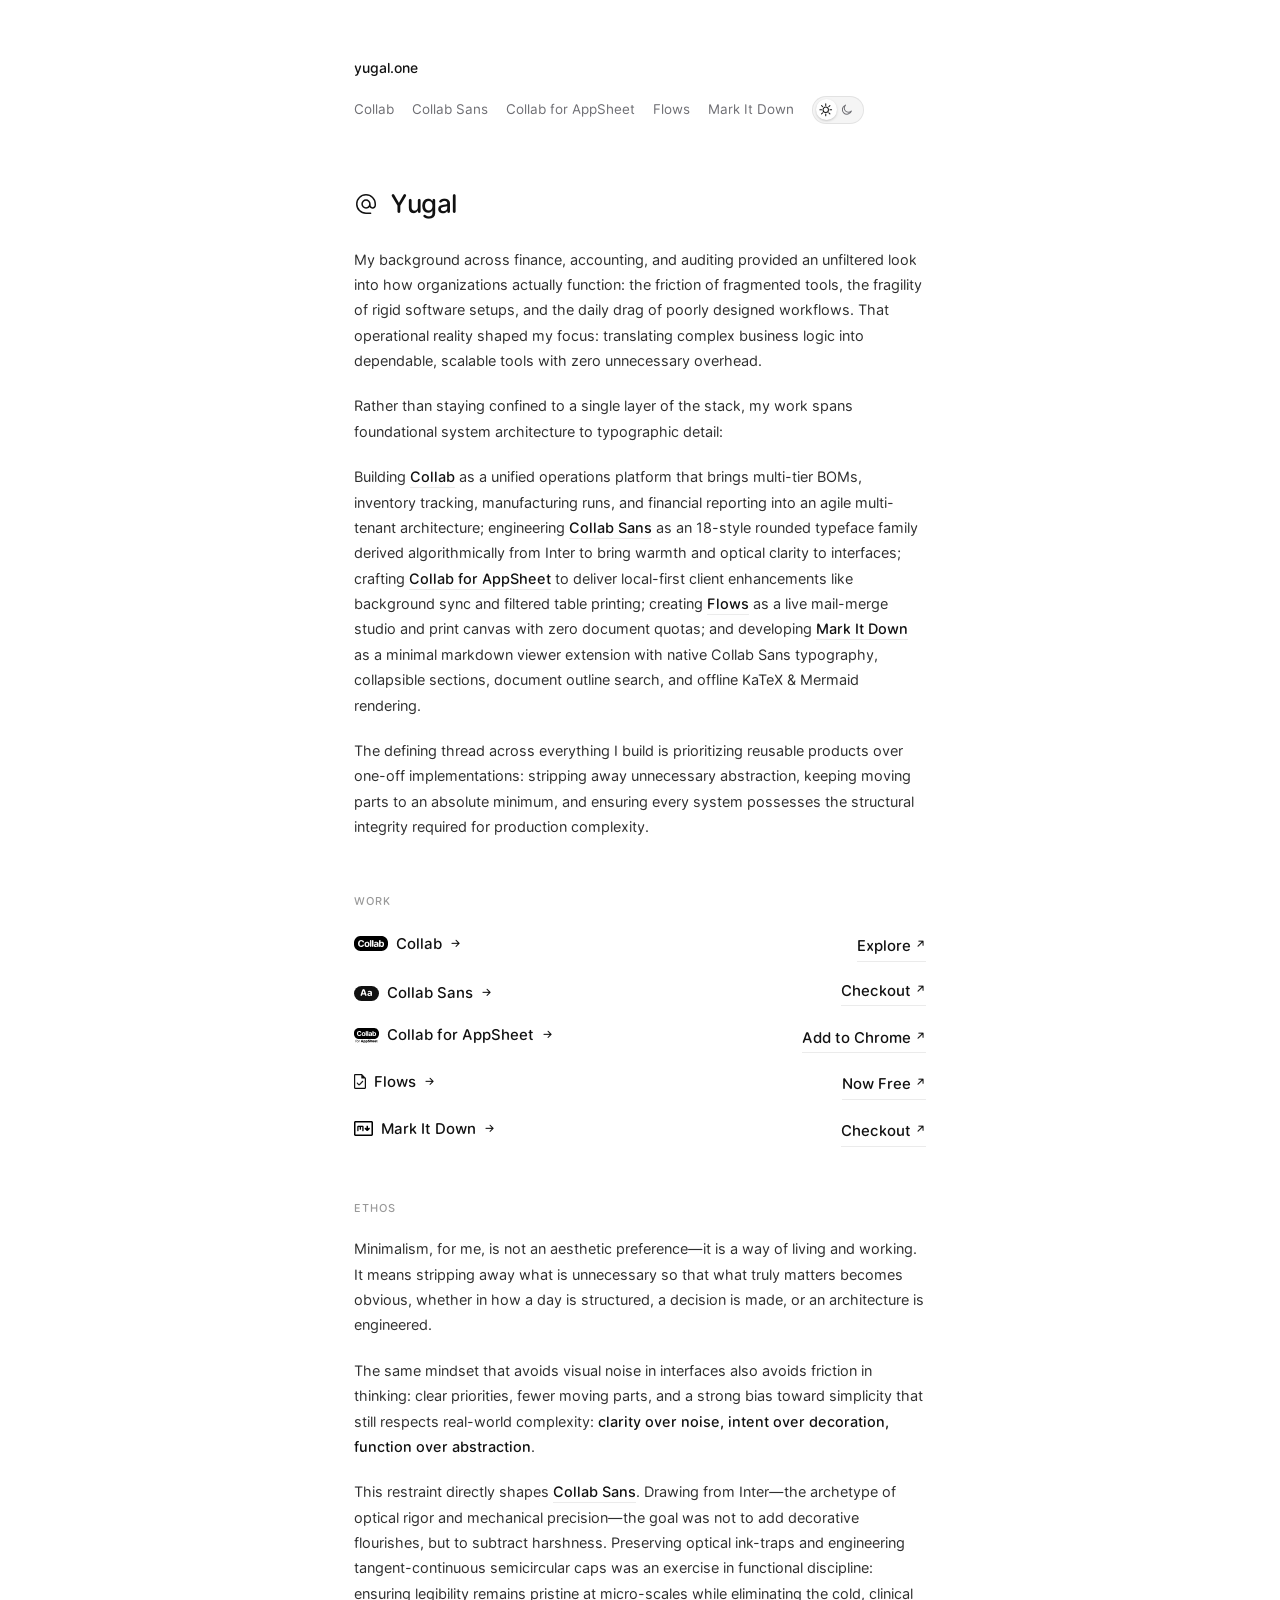
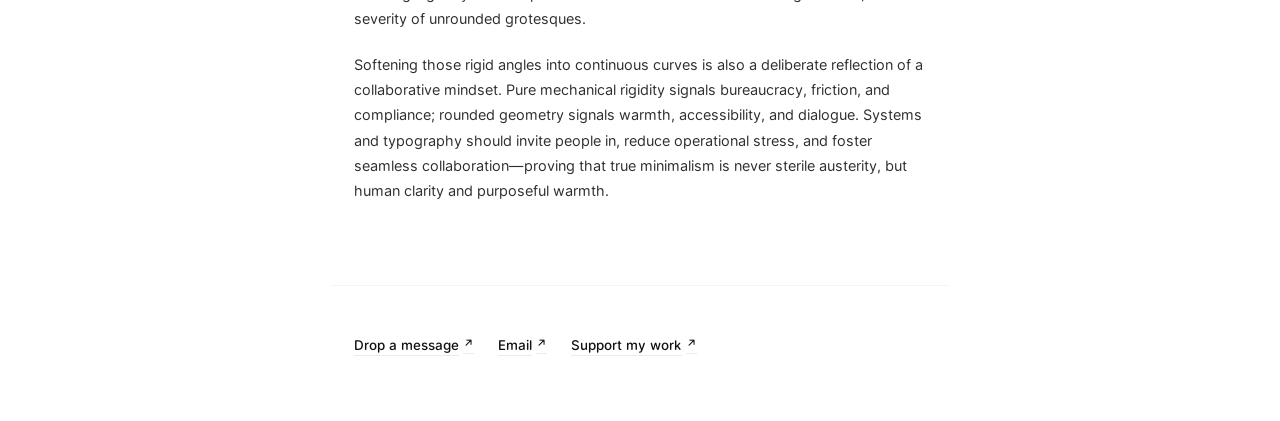
==== index.html @ ac403c0a "Add mark-it-down page" ====
<!DOCTYPE html>
<html lang="en">
<head>
  <meta charset="UTF-8">
  <meta name="viewport" content="width=device-width, initial-scale=1.0">
  <title>Yugal</title>
  <meta name="description" content="Translating real business logic into scalable enterprise workflows, minimal digital tools, and typographic systems.">
  <meta name="theme-color" content="#ffffff">
  <link rel="canonical" href="https://yugal.one/">
  <link rel="icon" type="image/svg+xml" href="/yugal/Logo/alternate_email_500dp_000000_FILL1_wght400_GRAD0_opsz48.svg">
  <link rel="stylesheet" href="/css/style.css">

  <script>
    (function () {
      try {
        var t = localStorage.getItem('theme');
        if (!t) {
          t = window.matchMedia('(prefers-color-scheme: dark)').matches ? 'dark' : 'light';
        }
        document.documentElement.setAttribute('data-theme', t);
        if (t === 'dark') {
          var m = document.querySelector('meta[name="theme-color"]');
          if (m) m.setAttribute('content', '#0c0c0c');
        }
      } catch (e) {}
    })();
  </script>

  <!-- Open Graph -->
  <meta property="og:title" content="Yugal">
  <meta property="og:description" content="Translating real business logic into scalable enterprise workflows, minimal digital tools, and typographic systems.">
  <meta property="og:url" content="https://yugal.one/">
  <meta property="og:type" content="website">

  <!-- Google tag (gtag.js) -->
  <script async src="https://www.googletagmanager.com/gtag/js?id=G-ZXEJWQXCP9"></script>
  <script>
    window.dataLayer = window.dataLayer || [];
    function gtag(){dataLayer.push(arguments);}
    gtag('js', new Date());

    gtag('config', 'G-ZXEJWQXCP9');
  </script>
</head>
<body>

  <!-- Minimalist Header -->
  <header class="site-header">
    <nav class="site-nav">
      <a href="/" class="brand-title">yugal.one</a>
      <div class="nav-right">
        <div class="nav-links">
          <a href="/collab" class="nav-link">Collab</a>
          <a href="/collab-sans" class="nav-link">Collab Sans</a>
          <a href="/collab-for-appsheet" class="nav-link">Collab for AppSheet</a>
          <a href="/flows" class="nav-link">Flows</a>
          <a href="/mark-it-down" class="nav-link">Mark It Down</a>
        </div>
        <div class="theme-toggle" role="radiogroup" aria-label="Color theme" data-theme="light" tabindex="0">
          <span class="toggle-thumb" aria-hidden="true"></span>
          <button type="button" role="radio" aria-checked="true" aria-label="Light theme" class="toggle-btn toggle-sun" data-theme-btn="light">
            <svg width="14" height="14" viewBox="0 0 16 16" fill="none" aria-hidden="true">
              <g stroke="currentColor" stroke-width="1.2" stroke-linecap="round" stroke-linejoin="round">
                <circle cx="8" cy="8" r="3.2"></circle>
                <path d="M8 1v2M8 13v2M1 8h2M13 8h2M3.05 3.05l1.41 1.41M11.54 11.54l1.41 1.41M3.05 12.95l1.41-1.41M11.54 4.46l1.41-1.41"></path>
              </g>
            </svg>
          </button>
          <button type="button" role="radio" aria-checked="false" aria-label="Dark theme" class="toggle-btn toggle-moon" data-theme-btn="dark">
            <svg width="14" height="14" viewBox="0 0 16 16" fill="none" aria-hidden="true">
              <path d="M13.5 9.5a5.5 5.5 0 1 1-7-7 4.5 4.5 0 0 0 7 7Z" stroke="currentColor" stroke-width="1.2" stroke-linecap="round" stroke-linejoin="round"></path>
            </svg>
          </button>
        </div>
      </div>
    </nav>
  </header>

  <!-- Main Wrap -->
  <main class="page-wrap">

    <div class="page-header">
      <h1 class="page-title">
        <span class="page-title-mark mark-yugal">
          <svg class="mark-svg" viewBox="0 -960 960 960" aria-hidden="true">
            <path d="M480-80q-83 0-156-31.5T197-197q-54-54-85.5-127T80-480q0-83 31.5-156T197-763q54-54 127-85.5T480-880q83 0 156 31.5T763-763q54 54 85.5 127T880-480v53q0 56-39.34 94.5Q801.31-294 744-294q-36.08 0-68.04-17.5Q644-329 627-361q-26 34-65.08 50.5Q522.83-294 480-294q-77.61 0-132.3-54Q293-402 293-480.01q0-78.02 54.5-133Q402-668 480-668t132.5 54.99Q667-558.02 667-480v53q0 30.61 22.5 51.81Q712-354 743.5-354t54-21.19Q820-396.39 820-427v-53q0-142.38-99-241.19T480-820q-142 0-241 99t-99 241q0 142 98.81 241 98.82 99 241.19 99h184q12.75 0 21.38 8.68 8.62 8.67 8.62 21.5 0 12.82-8.62 21.32Q676.75-80 664-80H480Zm90-310.75q37-36.75 37-89.25 0-54-37.06-91t-90-37Q427-608 390-571t-37 91q0 52.5 37.06 89.25t90 36.75Q533-354 570-390.75Z"/>
          </svg>
        </span>
        <span>Yugal</span>
      </h1>
    </div>

    <p>
      My background across finance, accounting, and auditing provided an unfiltered look into how organizations actually function: the friction of fragmented tools, the fragility of rigid software setups, and the daily drag of poorly designed workflows. That operational reality shaped my focus: translating complex business logic into dependable, scalable tools with zero unnecessary overhead.
    </p>

    <p>
      Rather than staying confined to a single layer of the stack, my work spans foundational system architecture to typographic detail:
    </p>

    <p>
      Building <a href="/collab" class="inline-link"><strong>Collab</strong></a> as a unified operations platform that brings multi-tier BOMs, inventory tracking, manufacturing runs, and financial reporting into an agile multi-tenant architecture; engineering <a href="/collab-sans" class="inline-link"><strong>Collab Sans</strong></a> as an 18-style rounded typeface family derived algorithmically from Inter to bring warmth and optical clarity to interfaces; crafting <a href="/collab-for-appsheet" class="inline-link"><strong>Collab for AppSheet</strong></a> to deliver local-first client enhancements like background sync and filtered table printing; creating <a href="/flows" class="inline-link"><strong>Flows</strong></a> as a live mail-merge studio and print canvas with zero document quotas; and developing <a href="/mark-it-down" class="inline-link"><strong>Mark It Down</strong></a> as a minimal markdown viewer extension with native Collab Sans typography, collapsible sections, document outline search, and offline KaTeX &amp; Mermaid rendering.
    </p>

    <p>
      The defining thread across everything I build is prioritizing reusable products over one-off implementations: stripping away unnecessary abstraction, keeping moving parts to an absolute minimum, and ensuring every system possesses the structural integrity required for production complexity.
    </p>

    <!-- Work -->
    <div class="section-label">Work</div>
    <div class="work-list">

      <div class="work-entry">
        <div class="work-row">
          <a href="/collab" class="work-title">
            <span class="work-title-mark mark-collab"><img src="/collab/Logo/Collab-500px-fit.svg" alt="" class="mark-svg"></span>
            <span class="work-title-text">Collab</span>
            <span class="arrow">→</span>
          </a>
          <a href="https://www.appsheet.com/newshortcut/bf93ddae-3058-4d7c-acee-fd0df4ad7178" target="_blank" rel="noopener" class="action-link">Explore <span class="arrow">↗</span></a>
        </div>
      </div>

      <div class="work-entry">
        <div class="work-row">
          <a href="/collab-sans" class="work-title">
            <span class="work-title-mark mark-aa" aria-hidden="true">Aa</span>
            <span class="work-title-text">Collab Sans</span>
            <span class="arrow">→</span>
          </a>
          <a href="https://github.com/yugalone/collab-sans" target="_blank" rel="noopener" class="action-link">Checkout <span class="arrow">↗</span></a>
        </div>
      </div>

      <div class="work-entry">
        <div class="work-row">
          <a href="/collab-for-appsheet" class="work-title">
            <span class="work-title-mark mark-collab-for-appsheet"><img src="/collab-for-appsheet/Logo/Collab-for-AppSheet-500px-fit.svg" alt="" class="mark-svg"></span>
            <span class="work-title-text">Collab for AppSheet</span>
            <span class="arrow">→</span>
          </a>
          <a href="https://chromewebstore.google.com/detail/pnladnoiagcckfbccpkfbpimjmmbiaok?utm_source=item-share-cb" target="_blank" rel="noopener" class="action-link">Add to Chrome <span class="arrow">↗</span></a>
        </div>
      </div>

      <div class="work-entry">
        <div class="work-row">
          <a href="/flows" class="work-title">
            <span class="work-title-mark mark-flows"><img src="/flows/Logo/Flows-500px-fit.svg" alt="" class="mark-svg"></span>
            <span class="work-title-text">Flows</span>
            <span class="arrow">→</span>
          </a>
          <a href="https://script.google.com/macros/s/AKfycbzA2EVK4FtclLJkajW9_qcoGpoMxjBlxQrPSiwu91aNOKDHjhyS5kcSej6FjFoFcX6StQ/exec" target="_blank" rel="noopener" class="action-link">Now Free <span class="arrow">↗</span></a>
        </div>
      </div>

      <div class="work-entry">
        <div class="work-row">
          <a href="/mark-it-down" class="work-title">
            <span class="work-title-mark mark-mark-it-down"><img src="/mark-it-down/Logo/Mark-It-Down-500px-fit.svg" alt="" class="mark-svg"></span>
            <span class="work-title-text">Mark It Down</span>
            <span class="arrow">→</span>
          </a>
          <a href="https://github.com/yugalone/mark-it-down" target="_blank" rel="noopener" class="action-link">Checkout <span class="arrow">↗</span></a>
        </div>
      </div>

    </div>

    <!-- Ethos -->
    <div class="section-label">Ethos</div>
    <p>
      Minimalism, for me, is not an aesthetic preference—it is a way of living and working. It means stripping away what is unnecessary so that what truly matters becomes obvious, whether in how a day is structured, a decision is made, or an architecture is engineered.
    </p>
    <p>
      The same mindset that avoids visual noise in interfaces also avoids friction in thinking: clear priorities, fewer moving parts, and a strong bias toward simplicity that still respects real-world complexity: <strong>clarity over noise, intent over decoration, function over abstraction</strong>.
    </p>
    <p>
      This restraint directly shapes <a href="/collab-sans" class="inline-link"><strong>Collab Sans</strong></a>. Drawing from Inter—the archetype of optical rigor and mechanical precision—the goal was not to add decorative flourishes, but to subtract harshness. Preserving optical ink-traps and engineering tangent-continuous semicircular caps was an exercise in functional discipline: ensuring legibility remains pristine at micro-scales while eliminating the cold, clinical severity of unrounded grotesques.
    </p>
    <p>
      Softening those rigid angles into continuous curves is also a deliberate reflection of a collaborative mindset. Pure mechanical rigidity signals bureaucracy, friction, and compliance; rounded geometry signals warmth, accessibility, and dialogue. Systems and typography should invite people in, reduce operational stress, and foster seamless collaboration—proving that true minimalism is never sterile austerity, but human clarity and purposeful warmth.
    </p>

  </main>

  <!-- Universal Common Footer -->
  <footer class="site-footer">
    <div class="footer-links">
      <a href="https://docs.google.com/forms/d/e/1FAIpQLSeGfVYYC7NUIipL3ScGCyAtTzJAMvPHo81XvtdLDvgKhzW56Q/viewform" target="_blank" rel="noopener" class="footer-link">Drop a message <span class="arrow">↗</span></a>
      <a href="mailto:contact@yugal.one" target="_blank" rel="noopener" class="footer-link">Email <span class="arrow">↗</span></a>
      <a href="https://pages.razorpay.com/yugalone" target="_blank" rel="noopener" class="footer-link">Support my work <span class="arrow">↗</span></a>
    </div>
  </footer>

  <script src="/js/lenis.min.js"></script>
  <script src="/js/site.js"></script>
</body>
</html>
---- css/style.css ----
/* ==========================================================================
   yugal.one — Minimalist Editorial Design System
   Inspiration: shedsgns.me • officecommun.com/about • shivanimatlapudi.com
   Typography: Collab Sans (18 Styles, SIL OFL 1.1)
   ========================================================================== */

/* --------------------------------------------------------------------------
   Collab Sans Font Family — 18 Styles (WOFF2)
   -------------------------------------------------------------------------- */
@font-face {
  font-family: 'Collab Sans';
  font-style: normal;
  font-weight: 100;
  font-display: swap;
  src: url('/fonts/woff2/CollabSans-Thin.woff2') format('woff2');
}
@font-face {
  font-family: 'Collab Sans';
  font-style: italic;
  font-weight: 100;
  font-display: swap;
  src: url('/fonts/woff2/CollabSans-ThinItalic.woff2') format('woff2');
}
@font-face {
  font-family: 'Collab Sans';
  font-style: normal;
  font-weight: 200;
  font-display: swap;
  src: url('/fonts/woff2/CollabSans-ExtraLight.woff2') format('woff2');
}
@font-face {
  font-family: 'Collab Sans';
  font-style: italic;
  font-weight: 200;
  font-display: swap;
  src: url('/fonts/woff2/CollabSans-ExtraLightItalic.woff2') format('woff2');
}
@font-face {
  font-family: 'Collab Sans';
  font-style: normal;
  font-weight: 300;
  font-display: swap;
  src: url('/fonts/woff2/CollabSans-Light.woff2') format('woff2');
}
@font-face {
  font-family: 'Collab Sans';
  font-style: italic;
  font-weight: 300;
  font-display: swap;
  src: url('/fonts/woff2/CollabSans-LightItalic.woff2') format('woff2');
}
@font-face {
  font-family: 'Collab Sans';
  font-style: normal;
  font-weight: 400;
  font-display: swap;
  src: url('/fonts/woff2/CollabSans-Regular.woff2') format('woff2');
}
@font-face {
  font-family: 'Collab Sans';
  font-style: italic;
  font-weight: 400;
  font-display: swap;
  src: url('/fonts/woff2/CollabSans-Italic.woff2') format('woff2');
}
@font-face {
  font-family: 'Collab Sans';
  font-style: normal;
  font-weight: 500;
  font-display: swap;
  src: url('/fonts/woff2/CollabSans-Medium.woff2') format('woff2');
}
@font-face {
  font-family: 'Collab Sans';
  font-style: italic;
  font-weight: 500;
  font-display: swap;
  src: url('/fonts/woff2/CollabSans-MediumItalic.woff2') format('woff2');
}
@font-face {
  font-family: 'Collab Sans';
  font-style: normal;
  font-weight: 600;
  font-display: swap;
  src: url('/fonts/woff2/CollabSans-SemiBold.woff2') format('woff2');
}
@font-face {
  font-family: 'Collab Sans';
  font-style: italic;
  font-weight: 600;
  font-display: swap;
  src: url('/fonts/woff2/CollabSans-SemiBoldItalic.woff2') format('woff2');
}
@font-face {
  font-family: 'Collab Sans';
  font-style: normal;
  font-weight: 700;
  font-display: swap;
  src: url('/fonts/woff2/CollabSans-Bold.woff2') format('woff2');
}
@font-face {
  font-family: 'Collab Sans';
  font-style: italic;
  font-weight: 700;
  font-display: swap;
  src: url('/fonts/woff2/CollabSans-BoldItalic.woff2') format('woff2');
}
@font-face {
  font-family: 'Collab Sans';
  font-style: normal;
  font-weight: 800;
  font-display: swap;
  src: url('/fonts/woff2/CollabSans-ExtraBold.woff2') format('woff2');
}
@font-face {
  font-family: 'Collab Sans';
  font-style: italic;
  font-weight: 800;
  font-display: swap;
  src: url('/fonts/woff2/CollabSans-ExtraBoldItalic.woff2') format('woff2');
}
@font-face {
  font-family: 'Collab Sans';
  font-style: normal;
  font-weight: 900;
  font-display: swap;
  src: url('/fonts/woff2/CollabSans-Black.woff2') format('woff2');
}
@font-face {
  font-family: 'Collab Sans';
  font-style: italic;
  font-weight: 900;
  font-display: swap;
  src: url('/fonts/woff2/CollabSans-BlackItalic.woff2') format('woff2');
}

/* --------------------------------------------------------------------------
   Design Tokens
   -------------------------------------------------------------------------- */
:root {
  --bg: #ffffff;
  --surface: rgba(0, 0, 0, 0.04);
  --raised: #ffffff;
  --text-main: #111111;
  --text-body: #2e2e2e;
  --text-muted: #6e6e73;
  --text-faint: #999999;
  --line: rgba(0, 0, 0, 0.08);
  --line-faint: rgba(0, 0, 0, 0.04);
  --selection-bg: rgba(0, 0, 0, 0.07);

  --font-sans: 'Collab Sans', -apple-system, BlinkMacSystemFont, "Segoe UI", Roboto, sans-serif;
  --font-mono: ui-monospace, SFMono-Regular, Menlo, Monaco, Consolas, monospace;

  --content-w: 620px;
}

[data-theme="dark"] {
  --bg: #0c0c0c;
  --surface: rgba(255, 255, 255, 0.08);
  --raised: #242426;
  --text-main: #f5f5f7;
  --text-body: #d1d1d6;
  --text-muted: #8e8e93;
  --text-faint: #555558;
  --line: rgba(255, 255, 255, 0.10);
  --line-faint: rgba(255, 255, 255, 0.05);
  --selection-bg: rgba(255, 255, 255, 0.18);
}

/* --------------------------------------------------------------------------
   Reset & Document Base
   -------------------------------------------------------------------------- */
*, *::before, *::after {
  box-sizing: border-box;
  margin: 0;
  padding: 0;
}

::selection {
  background: var(--selection-bg);
  color: var(--text-main);
}

/* --------------------------------------------------------------------------
   Lenis Smooth Scrolling
   -------------------------------------------------------------------------- */
html.lenis, html.lenis body {
  height: auto;
}

.lenis.lenis-smooth {
  scroll-behavior: auto !important;
}

.lenis.lenis-smooth [data-lenis-prevent] {
  overscroll-behavior: contain;
}

.lenis.lenis-stopped {
  overflow: hidden;
}

.lenis.lenis-scrolling iframe {
  pointer-events: none;
}

html {
  font-size: 15px;
  background-color: var(--bg);
  color: var(--text-main);
  -webkit-font-smoothing: antialiased;
  -moz-osx-font-smoothing: grayscale;
  text-rendering: optimizeLegibility;
  scroll-behavior: smooth;
}

body {
  font-family: var(--font-sans);
  background-color: var(--bg);
  color: var(--text-main);
  line-height: 1.7;
  font-weight: 400;
  min-height: 100vh;
  display: flex;
  flex-direction: column;
}

/* --------------------------------------------------------------------------
   Navigation
   -------------------------------------------------------------------------- */
.site-header {
  width: 100%;
  max-width: var(--content-w);
  margin: 0 auto;
  padding: 56px 24px 0;
}

.site-nav {
  display: flex;
  align-items: center;
  justify-content: space-between;
  gap: 16px;
  flex-wrap: wrap;
  font-size: 13.5px;
}

.nav-right {
  display: flex;
  align-items: center;
  gap: 18px;
  flex-wrap: wrap;
}

.nav-links {
  display: flex;
  align-items: center;
  gap: 18px;
  flex-wrap: wrap;
}

.brand-title {
  color: var(--text-main);
  text-decoration: none;
  font-weight: 500;
  font-size: 14px;
}

.nav-link {
  color: var(--text-muted);
  text-decoration: none;
  transition: color 0.15s ease;
}

.nav-link:hover,
.nav-link.active {
  color: var(--text-main);
}

/* Theme Toggle (inspired by madebyadi.cc) */
.theme-toggle {
  position: relative;
  display: inline-flex;
  align-items: center;
  width: 52px;
  height: 28px;
  padding: 2.5px;
  background: var(--surface);
  border-radius: 999px;
  border: 1px solid var(--line);
  cursor: pointer;
  flex-shrink: 0;
  user-select: none;
  -webkit-tap-highlight-color: transparent;
  transition: background-color 0.2s ease, border-color 0.2s ease;
}

.theme-toggle:focus-visible {
  outline: 2px solid var(--text-main);
  outline-offset: 2px;
}

.toggle-thumb {
  position: absolute;
  top: 2.5px;
  left: 2.5px;
  width: 21px;
  height: 21px;
  background: var(--raised);
  border-radius: 999px;
  box-shadow: 0 1px 3px rgba(0, 0, 0, 0.12), 0 1px 2px rgba(0, 0, 0, 0.08);
  transition: transform 0.32s cubic-bezier(0.16, 1, 0.3, 1), background-color 0.2s ease, box-shadow 0.2s ease;
  pointer-events: none;
}

[data-theme="dark"] .theme-toggle .toggle-thumb {
  transform: translateX(24px);
  box-shadow: 0 1px 4px rgba(0, 0, 0, 0.5);
}

.toggle-btn {
  position: relative;
  z-index: 1;
  width: 21px;
  height: 21px;
  border: none;
  background: transparent;
  border-radius: 999px;
  display: inline-flex;
  align-items: center;
  justify-content: center;
  color: var(--text-muted);
  cursor: pointer;
  padding: 0;
  transition: color 0.2s ease;
}

.toggle-btn:hover {
  color: var(--text-main);
}

.toggle-btn[aria-checked="true"] {
  color: var(--text-main);
}

.toggle-btn svg {
  width: 13.5px;
  height: 13.5px;
  display: block;
  transition: transform 0.5s cubic-bezier(0.16, 1, 0.3, 1);
}

.toggle-sun[aria-checked="true"] svg {
  transform: rotate(90deg);
}

.toggle-moon[aria-checked="true"] svg {
  transform: rotate(-24deg);
}

/* --------------------------------------------------------------------------
   Page Container
   -------------------------------------------------------------------------- */
.page-wrap {
  width: 100%;
  max-width: var(--content-w);
  margin: 0 auto;
  padding: 64px 24px 80px;
  flex: 1;
}

/* Headings */
.page-header {
  margin-bottom: 24px;
}

.page-title {
  font-size: 26px;
  font-weight: 500;
  line-height: 1.25;
  letter-spacing: -0.015em;
  color: var(--text-main);
  display: inline-flex;
  align-items: center;
  gap: 12px;
  flex-wrap: wrap;
}

.page-title-mark {
  display: inline-flex;
  align-items: center;
  justify-content: center;
  flex-shrink: 0;
  line-height: 1;
}

.page-title-mark .mark-svg {
  height: 24px;
  width: auto;
  display: block;
}

.page-title-mark.mark-yugal {
  color: var(--text-main);
}

.page-title-mark.mark-yugal svg {
  width: 24px;
  height: 24px;
  display: block;
  fill: currentColor;
}

.page-title-mark.mark-aa {
  height: 22px;
  padding: 2px 9px 3px;
  font-size: 13.5px;
  font-weight: 700;
  font-family: var(--font-sans);
  background: var(--text-main);
  color: var(--bg);
  border-radius: 999px;
  letter-spacing: -0.01em;
  display: inline-flex;
  align-items: center;
  justify-content: center;
  line-height: 1;
  transition: background-color 0.2s ease, color 0.2s ease;
}

.section-label {
  font-size: 11px;
  font-weight: 500;
  text-transform: uppercase;
  letter-spacing: 0.08em;
  color: var(--text-faint);
  margin: 52px 0 20px;
}

/* Prose */
p {
  font-size: 14.5px;
  line-height: 1.75;
  color: var(--text-body);
  margin-bottom: 20px;
}

p:last-child {
  margin-bottom: 0;
}

strong {
  font-weight: 500;
  color: var(--text-main);
}

/* Hyperlinks */
a.inline-link,
p a {
  color: var(--text-main);
  text-decoration: underline;
  text-underline-offset: 5px;
  text-decoration-thickness: 1px;
  text-decoration-color: var(--line);
  transition: text-decoration-color 0.15s ease, color 0.15s ease;
}

a.inline-link:hover,
p a:hover {
  text-decoration-color: var(--text-main);
}

/* Action Links */
.action-links {
  display: flex;
  gap: 22px;
  flex-wrap: wrap;
  margin: 24px 0 32px;
  font-size: 13.5px;
}

.action-link {
  color: var(--text-main);
  text-decoration: none;
  font-weight: 500;
  display: inline-flex;
  align-items: center;
  gap: 4px;
  border-bottom: 1px solid var(--line);
  padding-bottom: 2px;
  transition: border-color 0.15s ease, color 0.15s ease;
}

.action-link:hover {
  border-color: var(--text-main);
}

.arrow {
  font-size: 11.5px;
  transition: transform 0.15s ease;
  display: inline-block;
}

.action-link:hover .arrow,
.footer-link:hover .arrow {
  transform: translate(2px, -2px);
}

/* --------------------------------------------------------------------------
   Work / Project Entries (Editorial List)
   -------------------------------------------------------------------------- */
.work-list {
  display: flex;
  flex-direction: column;
  gap: 16px;
}

.work-entry {
  display: flex;
  flex-direction: column;
  gap: 5px;
}

.work-row {
  display: flex;
  align-items: baseline;
  justify-content: space-between;
  gap: 16px;
}

.work-title {
  font-size: 15px;
  font-weight: 500;
  color: var(--text-main);
  text-decoration: none;
  display: inline-flex;
  align-items: center;
  gap: 8px;
}

.work-title-mark {
  display: inline-flex;
  align-items: center;
  justify-content: center;
  flex-shrink: 0;
  line-height: 1;
}

.work-title-mark .mark-svg {
  height: 15px;
  width: auto;
  display: block;
}

.work-title-mark.mark-aa {
  height: 15px;
  padding: 1px 6px 2px;
  font-size: 9.5px;
  font-weight: 700;
  font-family: var(--font-sans);
  background: var(--text-main);
  color: var(--bg);
  border-radius: 999px;
  letter-spacing: -0.01em;
  display: inline-flex;
  align-items: center;
  justify-content: center;
  line-height: 1;
  transition: background-color 0.2s ease, color 0.2s ease;
}

.work-title-text {
  text-decoration: underline;
  text-decoration-color: transparent;
  text-underline-offset: 5px;
  text-decoration-thickness: 1px;
  transition: text-decoration-color 0.15s ease;
}

.work-title:hover .work-title-text {
  text-decoration-color: var(--text-main);
}

.work-meta {
  font-size: 12px;
  color: var(--text-faint);
  white-space: nowrap;
}

.work-desc {
  font-size: 13.5px;
  line-height: 1.65;
  color: var(--text-muted);
  margin-bottom: 0;
}

/* --------------------------------------------------------------------------
   Spec / Capabilities List
   -------------------------------------------------------------------------- */
.spec-list {
  display: flex;
  flex-direction: column;
}

.spec-item {
  display: grid;
  grid-template-columns: 190px 1fr;
  gap: 16px;
  padding: 14px 0;
  border-bottom: 1px solid var(--line-faint);
  font-size: 13.5px;
  line-height: 1.65;
}

.spec-item:last-child {
  border-bottom: none;
}

.spec-name {
  font-weight: 500;
  color: var(--text-main);
}

.spec-desc {
  color: var(--text-muted);
}

@media (max-width: 580px) {
  .spec-item {
    grid-template-columns: 1fr;
    gap: 4px;
    padding: 12px 0;
  }
}

/* --------------------------------------------------------------------------
   Collab for AppSheet Asset Flow (No Background Colors)
   -------------------------------------------------------------------------- */
.asset-figure {
  width: 100%;
  margin: 16px 0 28px;
  border-radius: 4px;
  overflow: hidden;
  border: 1px solid var(--line);
}

.asset-figure img {
  width: 100%;
  height: auto;
  display: block;
}

.feature-block {
  padding: 20px 0 12px;
  border-bottom: 1px solid var(--line-faint);
}

.feature-block:last-child {
  border-bottom: none;
}

.feature-title {
  font-size: 14px;
  font-weight: 500;
  color: var(--text-main);
  margin-bottom: 4px;
}

.feature-text {
  font-size: 13.5px;
  line-height: 1.65;
  color: var(--text-muted);
  margin-bottom: 14px;
}

/* --------------------------------------------------------------------------
   Minimalist Podcast Player (Collab — Transparent, No Background Colors)
   -------------------------------------------------------------------------- */
.podcast-player {
  background: transparent;
  border-top: 1px solid var(--line);
  border-bottom: 1px solid var(--line);
  padding: 20px 0;
  margin: 28px 0 36px;
  display: flex;
  flex-direction: column;
  gap: 14px;
}

.podcast-title {
  font-size: 14.5px;
  font-weight: 500;
  color: var(--text-main);
}

.player-controls {
  display: flex;
  align-items: center;
  gap: 16px;
}

.play-btn {
  width: 34px;
  height: 34px;
  border-radius: 50%;
  background: var(--text-main);
  color: var(--bg);
  border: none;
  cursor: pointer;
  display: flex;
  align-items: center;
  justify-content: center;
  flex-shrink: 0;
  transition: opacity 0.15s ease, background-color 0.2s ease, color 0.2s ease;
}

.play-btn:hover {
  opacity: 0.85;
}

.play-btn svg {
  width: 13px;
  height: 13px;
}

.player-scrubber {
  flex: 1;
  display: flex;
  flex-direction: column;
  gap: 4px;
}

.seek-slider {
  width: 100%;
  height: 2px;
  -webkit-appearance: none;
  appearance: none;
  background: var(--line);
  border-radius: 1px;
  outline: none;
  cursor: pointer;
}

.seek-slider::-webkit-slider-thumb {
  -webkit-appearance: none;
  appearance: none;
  width: 10px;
  height: 10px;
  border-radius: 50%;
  background: var(--text-main);
  cursor: pointer;
}

.seek-slider::-moz-range-thumb {
  width: 10px;
  height: 10px;
  border-radius: 50%;
  background: var(--text-main);
  border: none;
  cursor: pointer;
}

.time-row {
  display: flex;
  justify-content: space-between;
  font-size: 11px;
  color: var(--text-faint);
  font-variant-numeric: tabular-nums;
}

.speed-btn {
  background: none;
  border: 1px solid var(--line);
  border-radius: 4px;
  font-family: inherit;
  font-size: 11px;
  color: var(--text-muted);
  padding: 3px 7px;
  cursor: pointer;
  transition: all 0.15s ease;
}

.speed-btn:hover {
  color: var(--text-main);
  border-color: var(--text-main);
}

/* --------------------------------------------------------------------------
   Code Snippet Box & Copy Button
   -------------------------------------------------------------------------- */
.code-wrap {
  position: relative;
  margin: 16px 0 24px;
}

.code-box {
  font-family: var(--font-mono);
  font-size: 12.5px;
  line-height: 1.6;
  background: transparent;
  border: 1px solid var(--line);
  padding: 16px 48px 16px 16px;
  border-radius: 2px;
  overflow-x: auto;
  color: var(--text-body);
  white-space: pre;
  margin: 0;
  scrollbar-width: none; /* Firefox */
  -ms-overflow-style: none; /* IE 10+ */
}

.code-box::-webkit-scrollbar {
  display: none; /* WebKit (Chrome, Safari) */
}

.code-box code {
  font-family: inherit;
  font-size: inherit;
  color: inherit;
}

.copy-btn {
  position: absolute;
  top: 10px;
  right: 10px;
  width: 28px;
  height: 28px;
  display: inline-flex;
  align-items: center;
  justify-content: center;
  color: var(--text-muted);
  background: var(--bg);
  border: 1px solid var(--line);
  border-radius: 2px;
  padding: 0;
  cursor: pointer;
  transition: color 0.15s ease, border-color 0.15s ease, transform 0.1s ease;
}

.copy-btn:hover {
  color: var(--text-main);
  border-color: var(--text-main);
}

.copy-btn:active {
  transform: scale(0.92);
}

.copy-btn.copied {
  color: var(--text-main);
  border-color: var(--text-main);
}

.copy-btn.copied .copy-icon {
  display: none !important;
}

.copy-btn.copied .check-icon {
  display: block !important;
}

/* --------------------------------------------------------------------------
   Universal Common Footer
   -------------------------------------------------------------------------- */
.site-footer {
  width: 100%;
  max-width: var(--content-w);
  margin: 0 auto;
  padding: 48px 24px 64px;
  border-top: 1px solid var(--line-faint);
  display: flex;
  align-items: center;
  justify-content: flex-start;
  font-size: 13.5px;
}

.footer-links {
  display: flex;
  align-items: center;
  gap: 24px;
  flex-wrap: wrap;
}

.footer-link {
  color: var(--text-main);
  text-decoration: underline;
  text-underline-offset: 5px;
  text-decoration-thickness: 1px;
  text-decoration-color: var(--line);
  font-weight: 450;
  display: inline-flex;
  align-items: center;
  gap: 4px;
  transition: text-decoration-color 0.15s ease, color 0.15s ease;
}

.footer-link:hover {
  text-decoration-color: var(--text-main);
}

/* Floating Back to Top Button */
.floating-top {
  position: fixed;
  bottom: 24px;
  right: 24px;
  background: rgba(255, 255, 255, 0.95);
  backdrop-filter: blur(8px);
  -webkit-backdrop-filter: blur(8px);
  border: 1px solid var(--line);
  color: var(--text-main);
  font-family: inherit;
  font-size: 12px;
  font-weight: 500;
  padding: 7px 12px;
  border-radius: 20px;
  cursor: pointer;
  box-shadow: 0 2px 8px rgba(0, 0, 0, 0.05);
  opacity: 0;
  visibility: hidden;
  transform: translateY(8px);
  transition: opacity 0.2s ease, transform 0.2s ease, visibility 0.2s ease;
  z-index: 999;
}

.floating-top.visible {
  opacity: 1;
  visibility: visible;
  transform: translateY(0);
}

.floating-top:hover {
  background: #ffffff;
  border-color: var(--text-main);
}

[data-theme="dark"] .floating-top {
  background: rgba(18, 18, 20, 0.92);
  box-shadow: 0 2px 8px rgba(0, 0, 0, 0.4);
}

[data-theme="dark"] .floating-top:hover {
  background: #1c1c1e;
  border-color: var(--text-main);
}

[data-theme="dark"] .inline-code {
  background: rgba(255, 255, 255, 0.08);
}

/* Dark mode mark invert */
[data-theme="dark"] .mark-collab .mark-svg,
[data-theme="dark"] .mark-collab-for-appsheet .mark-svg,
[data-theme="dark"] .mark-flows .mark-svg,
[data-theme="dark"] .mark-mark-it-down .mark-svg {
  filter: invert(1);
}

/* --------------------------------------------------------------------------
   Typography Specimen & Comparison Components (Collab Sans)
   -------------------------------------------------------------------------- */
.specimen-lead {
  font-size: 1.15rem;
  line-height: 1.6;
  color: var(--text-body);
  margin-bottom: 24px;
}

.glyph-specimen {
  display: flex;
  flex-direction: column;
  gap: 16px;
  margin: 20px 0 14px;
}

.glyph-line {
  line-height: 1.3;
  word-break: break-all;
}

.glyph-line.caps {
  font-size: clamp(1.4rem, 3.2vw, 2.1rem);
  font-weight: 500;
  letter-spacing: 0.06em;
  color: var(--text-main);
}

.glyph-line.lower {
  font-size: clamp(1.35rem, 3vw, 1.95rem);
  font-weight: 400;
  letter-spacing: 0.04em;
  color: var(--text-body);
}

.glyph-line.symbols {
  font-size: clamp(1.2rem, 2.6vw, 1.7rem);
  font-weight: 400;
  letter-spacing: 0.08em;
  color: var(--text-muted);
}

.specimen-meta {
  font-size: 12.5px;
  color: var(--text-faint);
  letter-spacing: -0.01em;
  margin-top: 10px;
  margin-bottom: 8px;
}

/* Terminal Geometry Comparison */
.comparison-grid {
  display: grid;
  grid-template-columns: 1fr 1fr;
  gap: 40px;
  margin: 20px 0 16px;
}

.comparison-col {
  display: flex;
  flex-direction: column;
}

.col-header {
  font-size: 11.5px;
  font-weight: 500;
  text-transform: uppercase;
  letter-spacing: 0.12em;
  color: var(--text-faint);
  margin-bottom: 12px;
}

.col-header.active {
  color: var(--text-main);
}

.col-sample {
  font-size: clamp(3.5rem, 7.5vw, 5.25rem);
  line-height: 1;
  font-weight: 700;
  letter-spacing: 0.04em;
  margin-bottom: 16px;
}

.col-sample.inter-sample {
  font-family: 'Inter', -apple-system, BlinkMacSystemFont, "Segoe UI", sans-serif;
  color: var(--text-muted);
}

.col-sample.collab-sample {
  font-family: 'Collab Sans', sans-serif;
  color: var(--text-main);
}

.col-note {
  font-size: 13.5px;
  line-height: 1.55;
  color: var(--text-muted);
}

/* Interface Typographic Hierarchy */
.ui-metrics-row {
  display: grid;
  grid-template-columns: repeat(3, 1fr);
  gap: 24px;
  padding-bottom: 24px;
  margin: 20px 0 24px;
  border-bottom: 1px solid var(--line);
}

.metric-label {
  font-size: 11px;
  font-weight: 500;
  text-transform: uppercase;
  letter-spacing: 0.12em;
  color: var(--text-faint);
  margin-bottom: 6px;
}

.metric-val {
  font-size: clamp(1.5rem, 3vw, 2.1rem);
  font-weight: 600;
  line-height: 1.15;
  letter-spacing: -0.02em;
  color: var(--text-main);
  font-variant-numeric: tabular-nums;
}

.metric-sub {
  font-size: 12px;
  color: var(--text-muted);
  margin-top: 4px;
}

.ui-table-wrap {
  width: 100%;
  overflow-x: auto;
  scrollbar-width: none;
  -ms-overflow-style: none;
  margin-bottom: 12px;
}
.ui-table-wrap::-webkit-scrollbar {
  display: none;
}

.ui-table {
  display: flex;
  flex-direction: column;
  gap: 10px;
  min-width: 480px;
}

.ui-table-head, .ui-table-row {
  display: grid;
  grid-template-columns: 110px 1fr 140px 100px;
  align-items: baseline;
  gap: 16px;
}

.ui-table-head {
  font-size: 11px;
  font-weight: 500;
  text-transform: uppercase;
  letter-spacing: 0.12em;
  color: var(--text-faint);
  padding-bottom: 8px;
  border-bottom: 1px solid var(--line-faint);
}

.ui-table-row {
  font-size: 13.5px;
  padding: 4px 0;
  color: var(--text-body);
}

.row-id {
  font-weight: 500;
  color: var(--text-main);
  font-variant-numeric: tabular-nums;
}

.row-desc {
  color: var(--text-body);
}

.row-date {
  color: var(--text-muted);
  font-size: 12px;
  font-variant-numeric: tabular-nums;
}

.row-val {
  font-weight: 600;
  color: var(--text-main);
  font-variant-numeric: tabular-nums;
}

.num-col {
  text-align: right;
}

.inline-code {
  font-family: var(--font-mono);
  font-size: 11.5px;
  color: var(--text-body);
  background: rgba(0, 0, 0, 0.04);
  padding: 1px 4px;
  border-radius: 2px;
}

/* --------------------------------------------------------------------------
   Mobile Adjustments
   -------------------------------------------------------------------------- */
@media (max-width: 600px) {
  .comparison-grid {
    grid-template-columns: 1fr;
    gap: 28px;
  }
  .ui-metrics-row {
    grid-template-columns: 1fr;
    gap: 18px;
  }
  .site-header {
    padding-top: 36px;
  }
  .page-wrap {
    padding-top: 36px;
    padding-bottom: 56px;
  }
  .site-nav {
    flex-direction: column;
    align-items: flex-start;
    gap: 14px;
  }
  .nav-right {
    width: 100%;
    justify-content: space-between;
    gap: 14px;
  }
  .nav-links {
    gap: 14px;
    font-size: 13px;
  }
  .work-row {
    flex-direction: row;
    align-items: baseline;
    justify-content: space-between;
    flex-wrap: wrap;
    gap: 8px;
  }
  .site-footer {
    padding-bottom: 48px;
  }
  .footer-links {
    gap: 16px;
  }
}
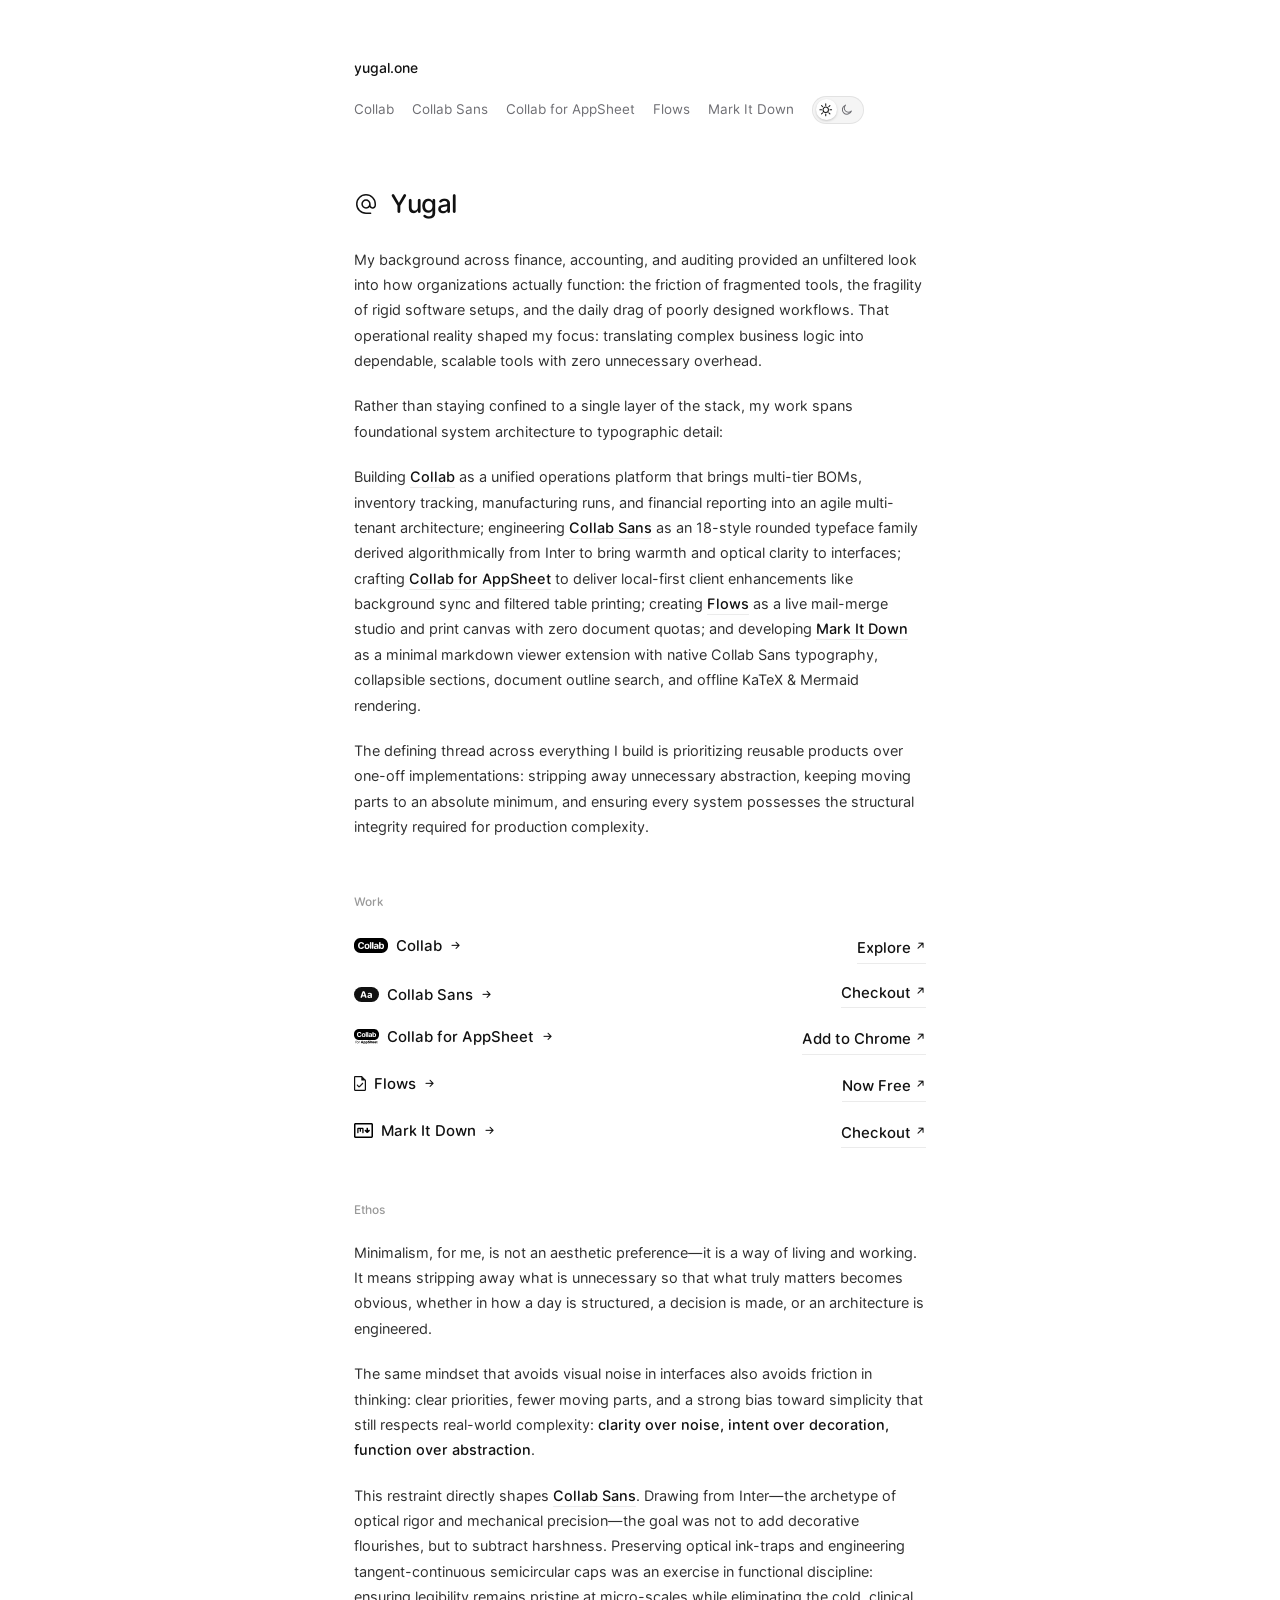
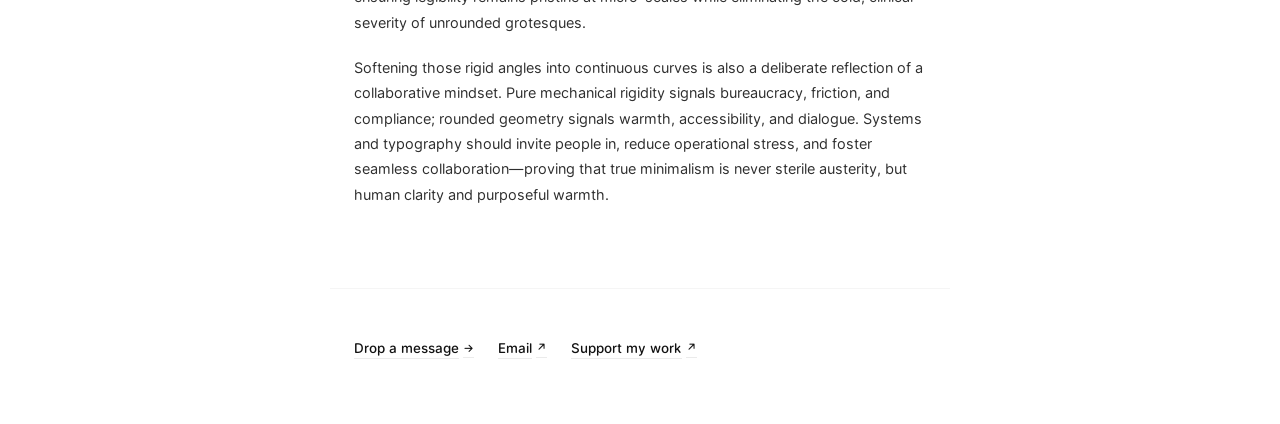
==== commit 4322cfad: "Update" ====
--- a/index.html
+++ b/index.html
@@ -187,7 +187,7 @@
   <!-- Universal Common Footer -->
   <footer class="site-footer">
     <div class="footer-links">
-      <a href="https://docs.google.com/forms/d/e/1FAIpQLSeGfVYYC7NUIipL3ScGCyAtTzJAMvPHo81XvtdLDvgKhzW56Q/viewform" target="_blank" rel="noopener" class="footer-link">Drop a message <span class="arrow">↗</span></a>
+      <a href="/contact" class="footer-link">Drop a message <span class="arrow">&rarr;</span></a>
       <a href="mailto:contact@yugal.one" target="_blank" rel="noopener" class="footer-link">Email <span class="arrow">↗</span></a>
       <a href="https://pages.razorpay.com/yugalone" target="_blank" rel="noopener" class="footer-link">Support my work <span class="arrow">↗</span></a>
     </div>
--- a/css/style.css
+++ b/css/style.css
@@ -429,10 +429,8 @@
 }
 
 .section-label {
-  font-size: 11px;
-  font-weight: 500;
-  text-transform: uppercase;
-  letter-spacing: 0.08em;
+  font-size: 12px;
+  font-weight: 500;
   color: var(--text-faint);
   margin: 52px 0 20px;
 }
@@ -1020,10 +1018,8 @@
 }
 
 .col-header {
-  font-size: 11.5px;
-  font-weight: 500;
-  text-transform: uppercase;
-  letter-spacing: 0.12em;
+  font-size: 12px;
+  font-weight: 500;
   color: var(--text-faint);
   margin-bottom: 12px;
 }
@@ -1067,10 +1063,8 @@
 }
 
 .metric-label {
-  font-size: 11px;
-  font-weight: 500;
-  text-transform: uppercase;
-  letter-spacing: 0.12em;
+  font-size: 11.5px;
+  font-weight: 500;
   color: var(--text-faint);
   margin-bottom: 6px;
 }
@@ -1116,10 +1110,8 @@
 }
 
 .ui-table-head {
-  font-size: 11px;
-  font-weight: 500;
-  text-transform: uppercase;
-  letter-spacing: 0.12em;
+  font-size: 11.5px;
+  font-weight: 500;
   color: var(--text-faint);
   padding-bottom: 8px;
   border-bottom: 1px solid var(--line-faint);
@@ -1212,4 +1204,242 @@
   .footer-links {
     gap: 16px;
   }
-}
+  .form-footer {
+    flex-direction: column-reverse;
+    align-items: stretch;
+    gap: 14px;
+  }
+  .submit-btn {
+    justify-content: center;
+    width: 100%;
+    padding: 10px 20px;
+  }
+}
+
+/* --------------------------------------------------------------------------
+   Contact Page & Form Components
+   -------------------------------------------------------------------------- */
+/* Editorial Form */
+.editorial-form {
+  display: flex;
+  flex-direction: column;
+  gap: 22px;
+  margin-top: 32px;
+}
+
+.form-hp {
+  display: none !important;
+}
+
+.form-row {
+  display: flex;
+  flex-direction: column;
+  gap: 8px;
+}
+
+.form-label {
+  font-size: 12.5px;
+  font-weight: 500;
+  color: var(--text-muted);
+}
+
+.form-input {
+  width: 100%;
+  font-family: var(--font-sans);
+  font-size: 14.5px;
+  color: var(--text-main);
+  background: var(--surface);
+  border: 1px solid var(--line);
+  border-radius: 6px;
+  padding: 10px 14px;
+  outline: none;
+  transition: border-color 0.18s ease, background-color 0.18s ease;
+}
+
+.form-input::placeholder {
+  color: var(--text-faint);
+  opacity: 0.7;
+}
+
+.form-input:focus {
+  border-color: var(--text-main);
+}
+
+.form-textarea {
+  resize: vertical;
+  min-height: 110px;
+  line-height: 1.6;
+}
+
+/* Topic Pills */
+.topic-pills {
+  display: flex;
+  flex-wrap: wrap;
+  gap: 8px;
+}
+
+.topic-pill {
+  font-family: var(--font-sans);
+  font-size: 13px;
+  padding: 6px 13px;
+  border-radius: 999px;
+  background: var(--surface);
+  color: var(--text-muted);
+  border: 1px solid var(--line);
+  cursor: pointer;
+  transition: all 0.15s ease;
+  line-height: 1.4;
+}
+
+.topic-pill:hover {
+  color: var(--text-main);
+  border-color: var(--text-muted);
+}
+
+.topic-pill.is-active {
+  background: var(--text-main);
+  color: var(--bg);
+  border-color: var(--text-main);
+  font-weight: 500;
+}
+
+/* Form Footer & Submit Button */
+.form-footer {
+  display: flex;
+  align-items: center;
+  justify-content: space-between;
+  gap: 16px;
+  margin-top: 10px;
+  flex-wrap: wrap;
+}
+
+.form-status {
+  font-size: 13px;
+  color: var(--text-muted);
+  line-height: 1.5;
+  flex: 1;
+  min-width: 200px;
+}
+
+.form-status.status-error {
+  color: #d9383a;
+}
+
+.form-status.status-success {
+  color: var(--text-main);
+}
+
+.submit-btn {
+  font-family: var(--font-sans);
+  font-size: 13.5px;
+  font-weight: 500;
+  color: var(--bg);
+  background: var(--text-main);
+  border: 1px solid var(--text-main);
+  border-radius: 999px;
+  padding: 8px 20px;
+  cursor: pointer;
+  display: inline-flex;
+  align-items: center;
+  gap: 6px;
+  transition: opacity 0.15s ease, transform 0.1s ease;
+  flex-shrink: 0;
+}
+
+.submit-btn:hover {
+  opacity: 0.9;
+}
+
+.submit-btn:active {
+  transform: scale(0.97);
+}
+
+.submit-btn:disabled {
+  opacity: 0.45;
+  cursor: not-allowed;
+}
+
+.submit-btn .arrow {
+  transition: transform 0.15s ease;
+}
+
+.submit-btn:hover .arrow {
+  transform: translateX(3px);
+}
+
+/* Clean Text Notification (No Tiling) */
+.form-feedback {
+  display: flex;
+  flex-direction: column;
+  gap: 3px;
+  font-size: 13.5px;
+  line-height: 1.6;
+  color: var(--text-muted);
+  font-weight: 400;
+}
+
+.form-feedback p {
+  margin: 0;
+}
+
+.form-feedback-lead {
+  color: var(--text-main);
+  font-weight: 500;
+}
+
+.form-feedback-ref {
+  display: inline-flex;
+  align-items: center;
+  gap: 6px;
+  color: var(--text-muted);
+  margin-top: 2px;
+}
+
+.ref-id,
+.ref-code {
+  font-family: var(--font-sans);
+  font-size: 13.5px;
+  font-weight: 500;
+  color: var(--text-main);
+}
+
+.copy-icon-btn {
+  display: inline-flex;
+  align-items: center;
+  justify-content: center;
+  width: 22px;
+  height: 22px;
+  background: transparent;
+  border: 1px solid var(--line);
+  border-radius: 3px;
+  color: var(--text-muted);
+  cursor: pointer;
+  padding: 0;
+  vertical-align: middle;
+  transition: color 0.15s ease, border-color 0.15s ease, transform 0.1s ease;
+}
+
+.copy-icon-btn:hover {
+  color: var(--text-main);
+  border-color: var(--text-muted);
+}
+
+.copy-icon-btn:active {
+  transform: scale(0.92);
+}
+
+.copy-icon-btn.copied {
+  color: var(--text-main);
+  border-color: var(--text-main);
+}
+
+.copy-icon-btn.copied .copy-icon {
+  display: none !important;
+}
+
+.copy-icon-btn.copied .check-icon {
+  display: block !important;
+}
+
+
+
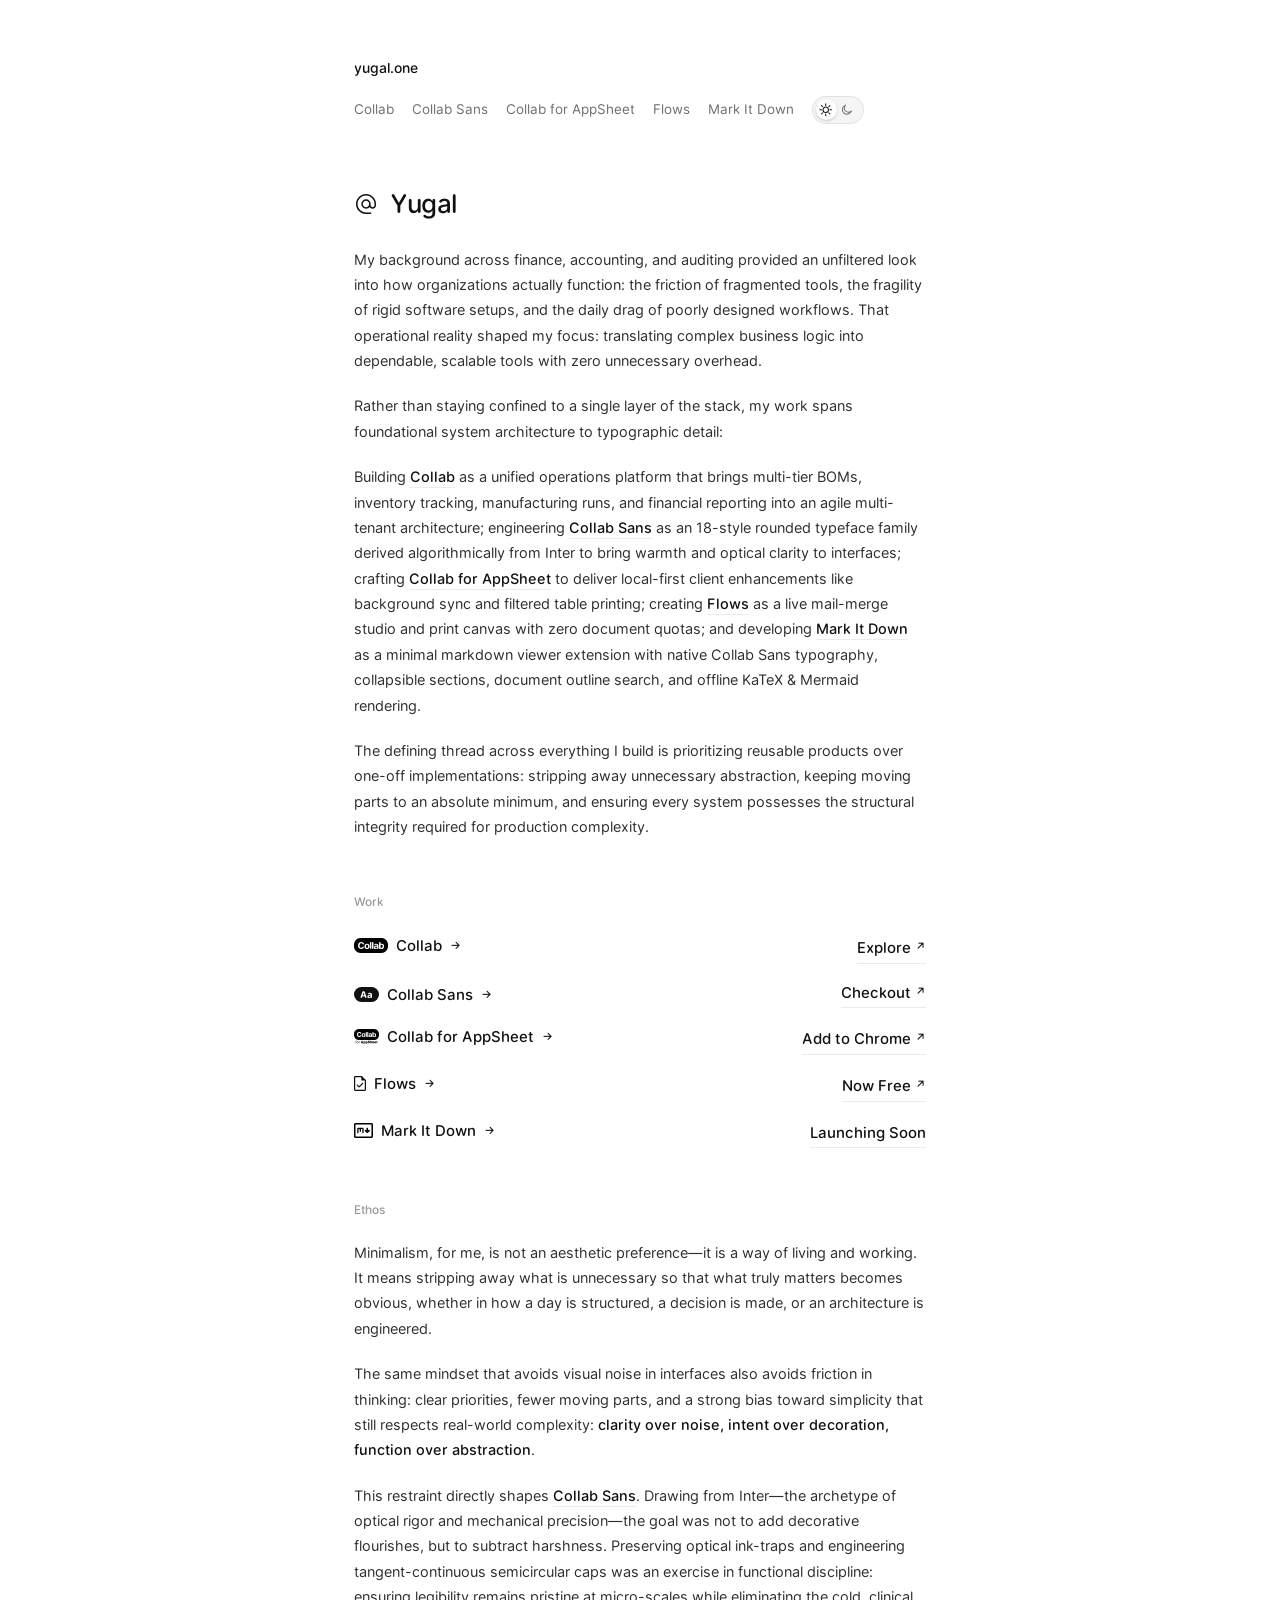
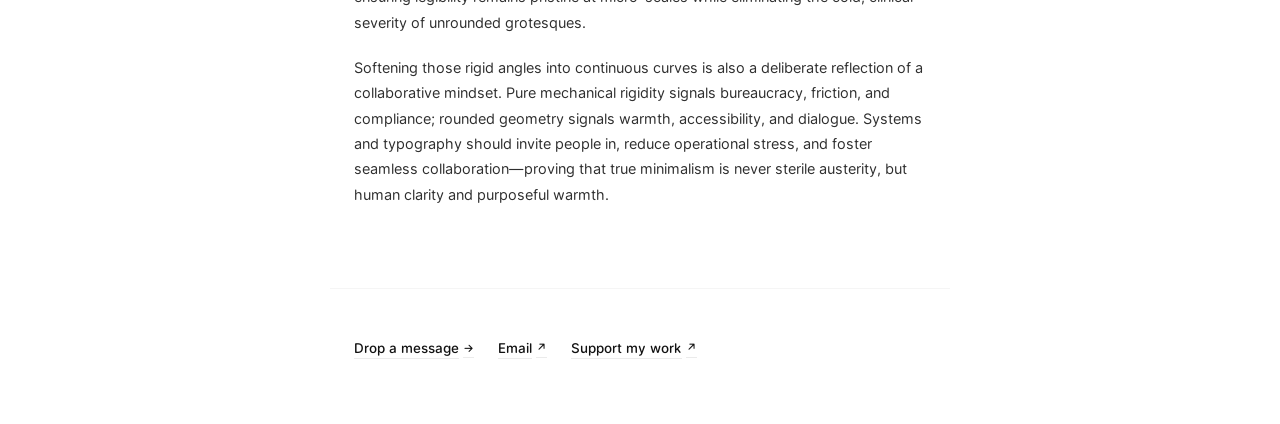
==== commit 9af9354b: "Update" ====
--- a/index.html
+++ b/index.html
@@ -161,7 +161,7 @@
             <span class="work-title-text">Mark It Down</span>
             <span class="arrow">→</span>
           </a>
-          <a href="https://github.com/yugalone/mark-it-down" target="_blank" rel="noopener" class="action-link">Checkout <span class="arrow">↗</span></a>
+          <a href="/mark-it-down" class="action-link">Launching Soon</a>
         </div>
       </div>
 
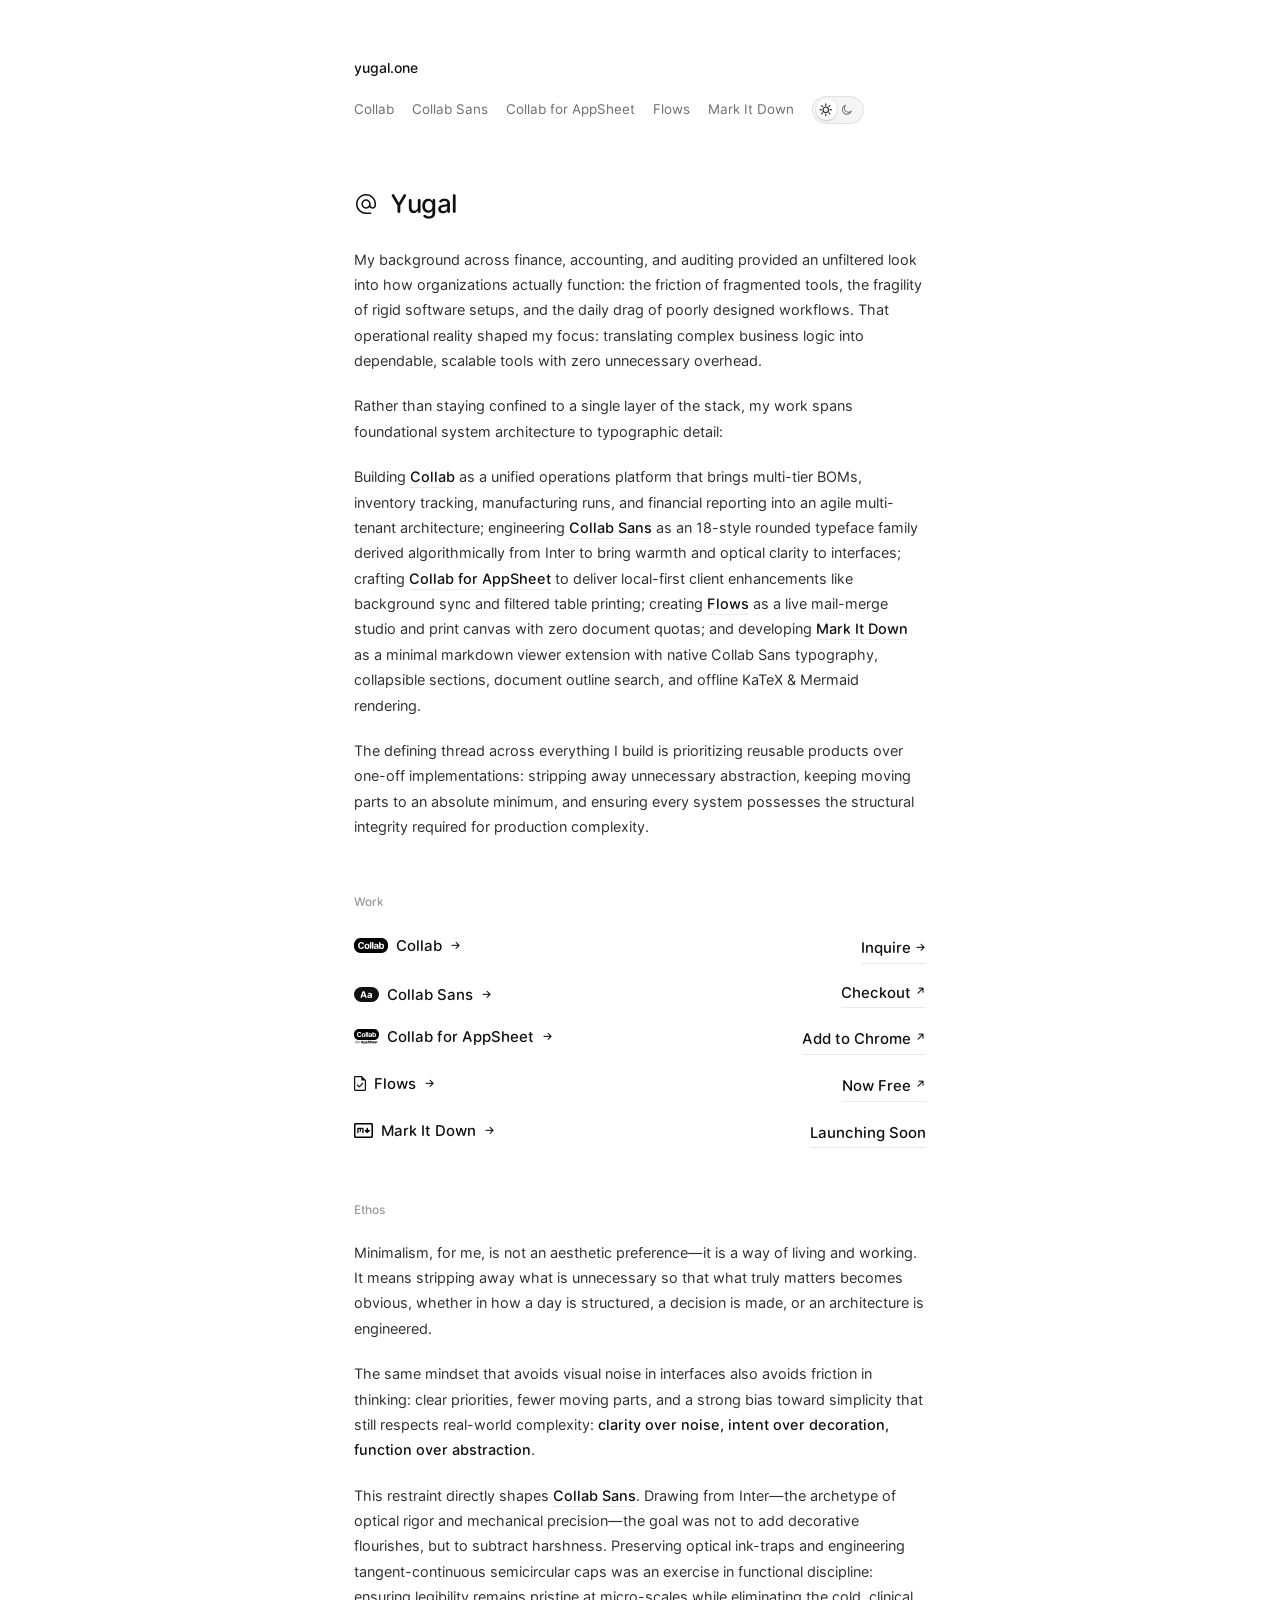
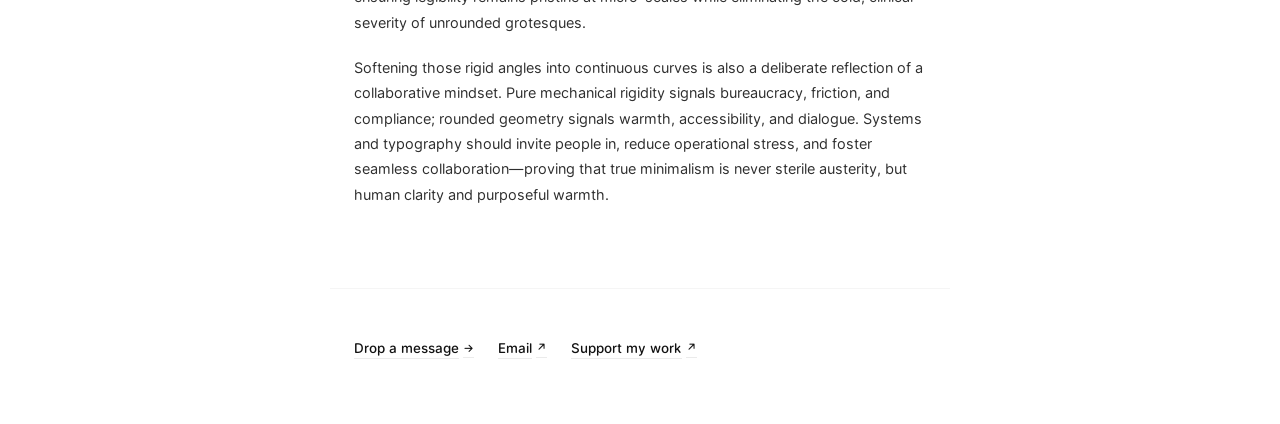
==== commit d1c08c12: "Update" ====
--- a/index.html
+++ b/index.html
@@ -117,7 +117,7 @@
             <span class="work-title-text">Collab</span>
             <span class="arrow">→</span>
           </a>
-          <a href="https://www.appsheet.com/newshortcut/bf93ddae-3058-4d7c-acee-fd0df4ad7178" target="_blank" rel="noopener" class="action-link">Explore <span class="arrow">↗</span></a>
+          <a href="/contact/?product=Collab&tags=Product%20inquiry%2CLicensing%20%26%20billing&title=Collab%20SaaS%20pricing%20request&description=Hi%20Yugal%E2%80%94%0A%0AI%20would%20like%20to%20request%20a%20pricing%20quote%20for%20Collab%20SaaS.%0A%0AOrganization%20%26%20deployment%20details%3A%0A-%20Team%20size%3A%20%0A-%20Google%20Workspace%20edition%3A%20%0A-%20AppSheet%20license%3A%20%0A-%20Prior%20AppSheet%20experience%3A%20%0A-%20Custom%20add-on%20requirements%20%28if%20any%29%3A%20%0A-%20Estimated%20budget%20%26%20target%20rollout%3A%20%0A%0ALooking%20forward%20to%20your%20quote%20and%20next%20steps." class="action-link">Inquire <span class="arrow">&rarr;</span></a>
         </div>
       </div>
 
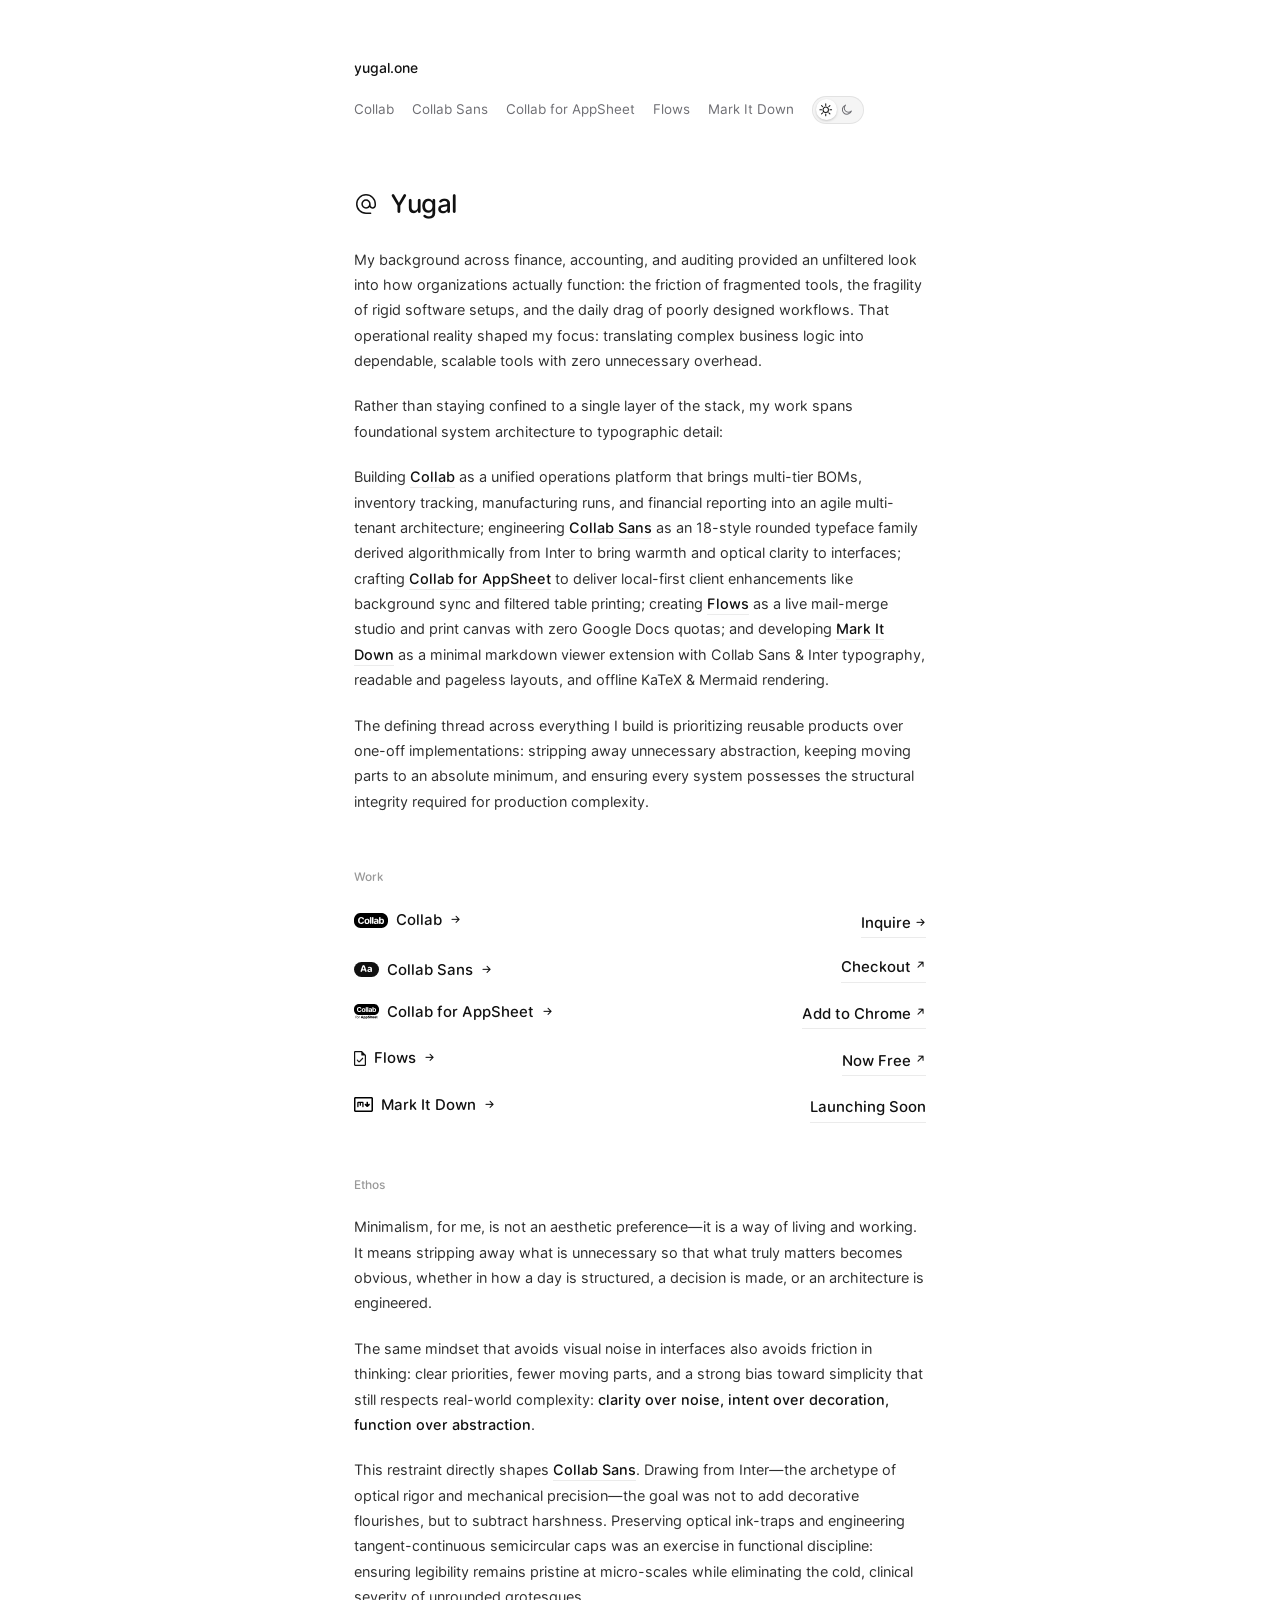
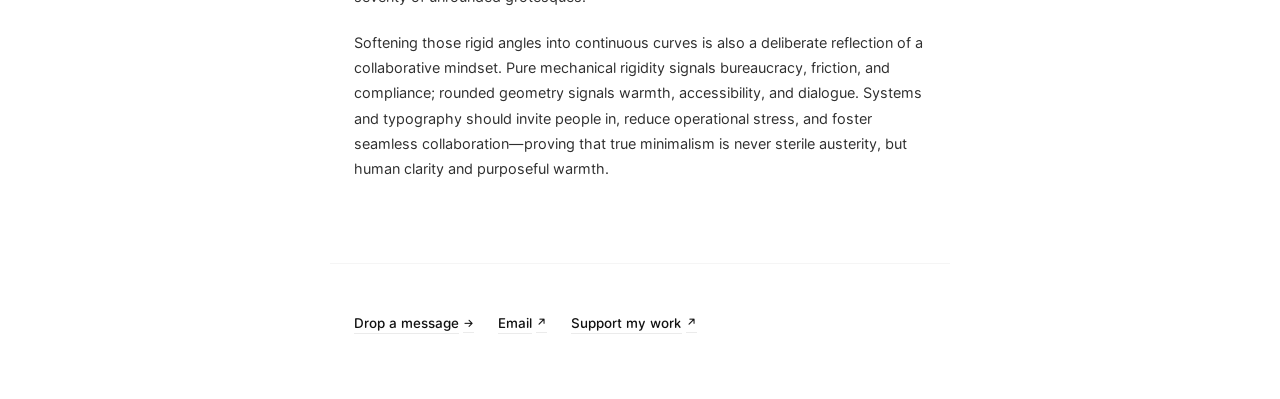
==== commit cac4314b: "Update" ====
--- a/index.html
+++ b/index.html
@@ -99,7 +99,7 @@
     </p>
 
     <p>
-      Building <a href="/collab" class="inline-link"><strong>Collab</strong></a> as a unified operations platform that brings multi-tier BOMs, inventory tracking, manufacturing runs, and financial reporting into an agile multi-tenant architecture; engineering <a href="/collab-sans" class="inline-link"><strong>Collab Sans</strong></a> as an 18-style rounded typeface family derived algorithmically from Inter to bring warmth and optical clarity to interfaces; crafting <a href="/collab-for-appsheet" class="inline-link"><strong>Collab for AppSheet</strong></a> to deliver local-first client enhancements like background sync and filtered table printing; creating <a href="/flows" class="inline-link"><strong>Flows</strong></a> as a live mail-merge studio and print canvas with zero document quotas; and developing <a href="/mark-it-down" class="inline-link"><strong>Mark It Down</strong></a> as a minimal markdown viewer extension with native Collab Sans typography, collapsible sections, document outline search, and offline KaTeX &amp; Mermaid rendering.
+      Building <a href="/collab" class="inline-link"><strong>Collab</strong></a> as a unified operations platform that brings multi-tier BOMs, inventory tracking, manufacturing runs, and financial reporting into an agile multi-tenant architecture; engineering <a href="/collab-sans" class="inline-link"><strong>Collab Sans</strong></a> as an 18-style rounded typeface family derived algorithmically from Inter to bring warmth and optical clarity to interfaces; crafting <a href="/collab-for-appsheet" class="inline-link"><strong>Collab for AppSheet</strong></a> to deliver local-first client enhancements like background sync and filtered table printing; creating <a href="/flows" class="inline-link"><strong>Flows</strong></a> as a live mail-merge studio and print canvas with zero Google Docs quotas; and developing <a href="/mark-it-down" class="inline-link"><strong>Mark It Down</strong></a> as a minimal markdown viewer extension with Collab Sans &amp; Inter typography, readable and pageless layouts, and offline KaTeX &amp; Mermaid rendering.
     </p>
 
     <p>
@@ -117,7 +117,7 @@
             <span class="work-title-text">Collab</span>
             <span class="arrow">→</span>
           </a>
-          <a href="/contact/?product=Collab&tags=Product%20inquiry%2CLicensing%20%26%20billing&title=Collab%20SaaS%20pricing%20request&description=Hi%20Yugal%E2%80%94%0A%0AI%20would%20like%20to%20request%20a%20pricing%20quote%20for%20Collab%20SaaS.%0A%0AOrganization%20%26%20deployment%20details%3A%0A-%20Team%20size%3A%20%0A-%20Google%20Workspace%20edition%3A%20%0A-%20AppSheet%20license%3A%20%0A-%20Prior%20AppSheet%20experience%3A%20%0A-%20Custom%20add-on%20requirements%20%28if%20any%29%3A%20%0A-%20Estimated%20budget%20%26%20target%20rollout%3A%20%0A%0ALooking%20forward%20to%20your%20quote%20and%20next%20steps." class="action-link">Inquire <span class="arrow">&rarr;</span></a>
+          <a href="/contact/?product=Collab&tags=Product%20inquiry%2CLicensing%20%26%20billing&title=Pricing%20request%20for%20Collab&description=Hi%20Yugal%E2%80%94%0A%0AI%20would%20like%20to%20request%20pricing%20for%20Collab.%0A%0AOrganization%20%26%20deployment%20details%3A%0A-%20Deployment%20model%3A%20SaaS%20/%20Bespoke%20development%0A-%20Team%20size%3A%20%0A-%20Google%20Workspace%20edition%3A%20%0A-%20AppSheet%20license%3A%20%0A-%20Monthly%20retainership%20%26%20support%3A%20Yes%20/%20No%0A-%20Custom%20developments%20and%20add-ons%20%28if%20any%29%3A%20%0A-%20Estimated%20budget%20%26%20target%20rollout%3A%20%0A%0ALooking%20forward%20to%20your%20pricing%20and%20next%20steps." class="action-link">Inquire <span class="arrow">&rarr;</span></a>
         </div>
       </div>
 
@@ -150,7 +150,7 @@
             <span class="work-title-text">Flows</span>
             <span class="arrow">→</span>
           </a>
-          <a href="https://script.google.com/macros/s/AKfycbzA2EVK4FtclLJkajW9_qcoGpoMxjBlxQrPSiwu91aNOKDHjhyS5kcSej6FjFoFcX6StQ/exec" target="_blank" rel="noopener" class="action-link">Now Free <span class="arrow">↗</span></a>
+          <a href="https://script.google.com/macros/s/AKfycbxIBeaEK0WxIMee11wfWxRfV1buk9XhU0LMexZTVU2YiMXTz5tSee_guJnmWTBE9Fp-ZA/exec" target="_blank" rel="noopener" class="action-link">Now Free <span class="arrow">↗</span></a>
         </div>
       </div>
 
